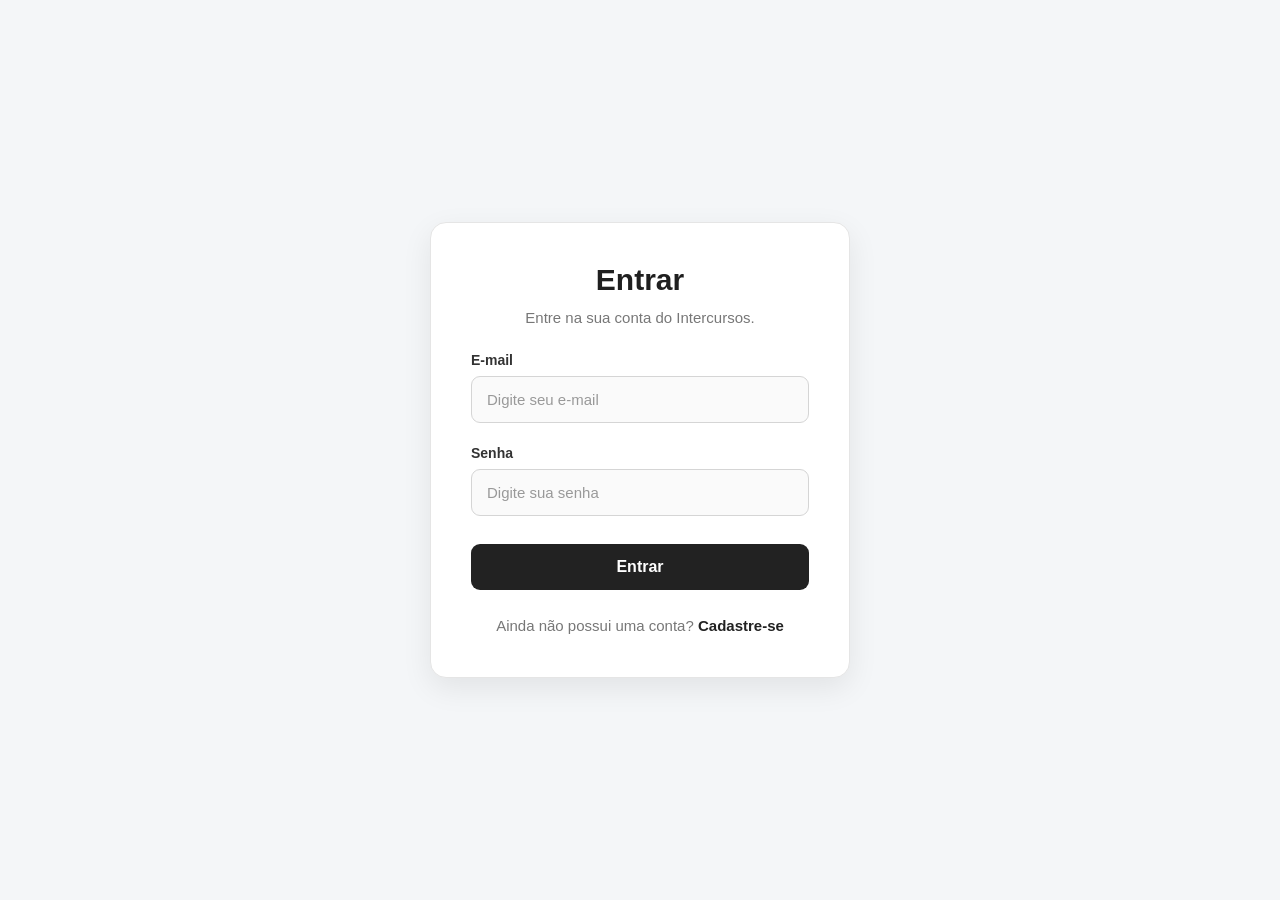
==== front-end/login.html @ edd0e5ac "cadastro e login intercurso" ====
<!DOCTYPE html>
<html lang="pt-BR">

<head>

    <meta charset="UTF-8">

    <meta name="viewport" content="width=device-width, initial-scale=1.0">

    <title>Login - Intercursos</title>

    <link rel="stylesheet" href="style.css">

</head>

<body>

    <main class="container">

        <section class="login">

            <h1>Entrar</h1>

            <p>
                Entre na sua conta do Intercursos.
            </p>


            <form id="formLogin">

                <div class="campo">

                    <label for="email">
                        E-mail
                    </label>

                    <input
                        type="email"
                        id="email"
                        name="email"
                        placeholder="Digite seu e-mail"
                        required
                    >

                </div>


                <div class="campo">

                    <label for="senha">
                        Senha
                    </label>

                    <input
                        type="password"
                        id="senha"
                        name="senha"
                        placeholder="Digite sua senha"
                        required
                    >

                </div>


                <button type="submit">
                    Entrar
                </button>

            </form>


            <p id="mensagem"></p>


            <p class="link">

                Ainda não possui uma conta?

                <a href="cadastro.html">
                    Cadastre-se
                </a>

            </p>

        </section>

    </main>


    <script src="login.js"></script>

</body>

</html>
---- front-end/style.css ----
/* =========================================
   CONFIGURAÇÕES GERAIS
========================================= */

* {
    margin: 0;
    padding: 0;
    box-sizing: border-box;
}

body {
    font-family: Arial, Helvetica, sans-serif;
    background: #f4f6f8;
    min-height: 100vh;

    display: flex;
    align-items: center;
    justify-content: center;

    color: #222;
}


/* =========================================
   CONTAINER PRINCIPAL
========================================= */

.container {
    width: 100%;
    max-width: 460px;
    padding: 20px;
}


/* =========================================
   CARD DE LOGIN E CADASTRO
========================================= */

.login,
.cadastro {
    background: #ffffff;

    padding: 40px;

    border-radius: 16px;

    box-shadow: 
        0 10px 30px rgba(0, 0, 0, 0.08);

    border: 1px solid #e5e5e5;
}


/* =========================================
   TÍTULOS
========================================= */

h1 {
    text-align: center;

    font-size: 30px;

    margin-bottom: 10px;

    color: #1f1f1f;
}


/* =========================================
   TEXTOS
========================================= */

.login > p,
.cadastro > p {
    text-align: center;

    color: #777;

    font-size: 15px;

    line-height: 1.5;
}


/* =========================================
   CAMPOS DO FORMULÁRIO
========================================= */

.campo {
    margin-top: 22px;
}

.campo label {
    display: block;

    margin-bottom: 8px;

    font-size: 14px;

    font-weight: bold;

    color: #333;
}


/* =========================================
   INPUTS
========================================= */

input {
    width: 100%;

    padding: 14px 15px;

    border: 1px solid #d5d5d5;

    border-radius: 9px;

    background: #fafafa;

    font-size: 15px;

    color: #222;

    transition: 0.2s;
}

input::placeholder {
    color: #999;
}

input:focus {
    outline: none;

    background: #ffffff;

    border-color: #222;

    box-shadow: 0 0 0 3px rgba(0, 0, 0, 0.06);
}


/* =========================================
   BOTÃO
========================================= */

button {
    width: 100%;

    margin-top: 28px;

    padding: 14px;

    border: none;

    border-radius: 9px;

    background: #222;

    color: #ffffff;

    font-size: 16px;

    font-weight: bold;

    cursor: pointer;

    transition: 0.2s;
}

button:hover {
    background: #000;

    transform: translateY(-1px);
}

button:active {
    transform: translateY(0);
}


/* =========================================
   MENSAGENS
========================================= */

#mensagem,
#mensagemCadastro {
    margin-top: 18px;

    text-align: center;

    font-size: 14px;
}


/* =========================================
   MENSAGEM DE SUCESSO
========================================= */

.sucesso {
    color: #16803c !important;

    font-weight: bold;
}


/* =========================================
   MENSAGEM DE ERRO
========================================= */

.erro {
    color: #d62828 !important;

    font-weight: bold;
}


/* =========================================
   LINK ENTRE LOGIN E CADASTRO
========================================= */

.link {
    margin-top: 25px;
}

.link a {
    color: #222;

    font-weight: bold;

    text-decoration: none;

    transition: 0.2s;
}

.link a:hover {
    text-decoration: underline;
}


/* =========================================
   RESPONSIVIDADE
========================================= */

@media (max-width: 500px) {

    .container {
        padding: 15px;
    }

    .login,
    .cadastro {
        padding: 30px 22px;
    }

    h1 {
        font-size: 26px;
    }
}
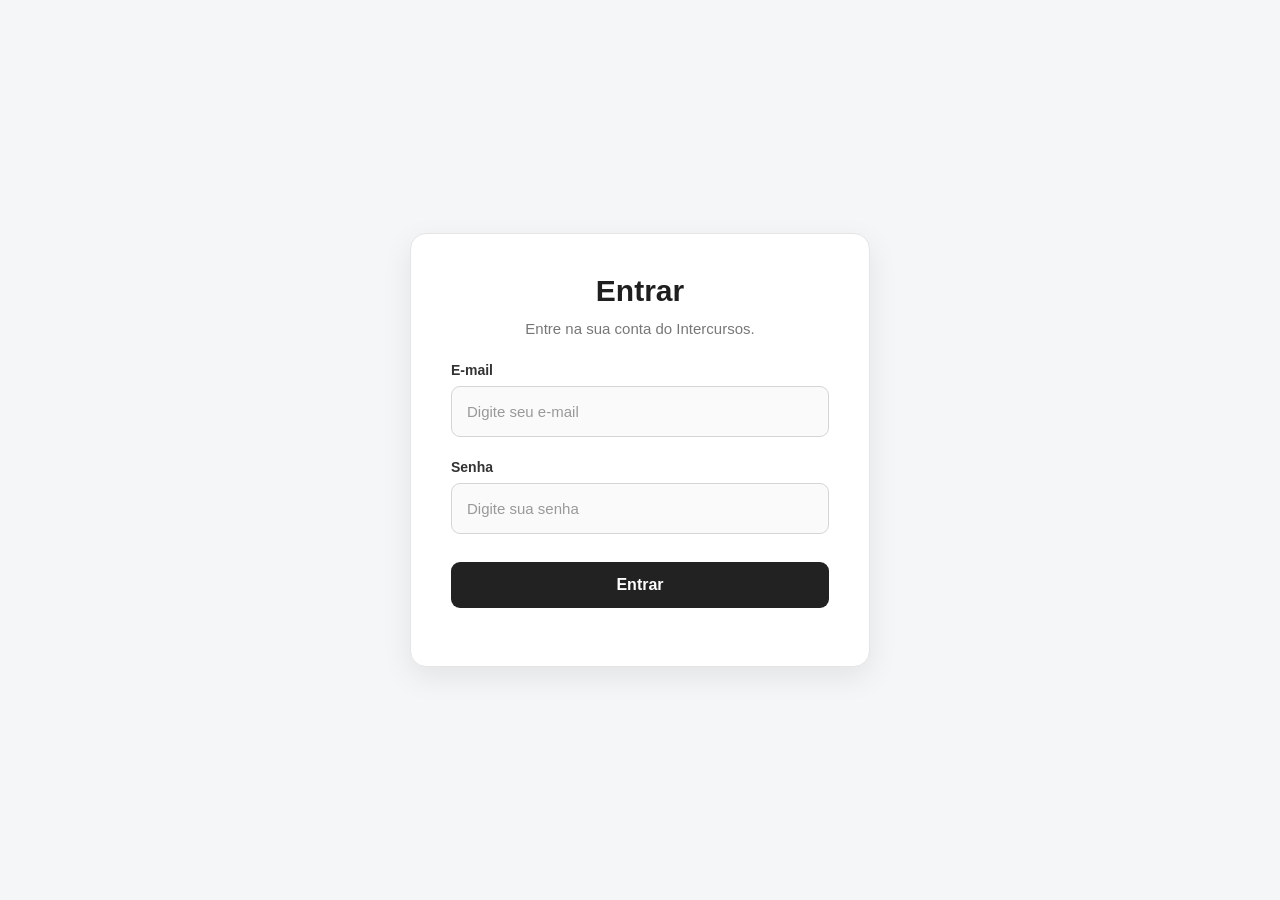
==== commit 55a21cdc: "adiciona fluxo de lançamento, pagamentos, perfil e refatora admin" ====
--- a/front-end/login.html
+++ b/front-end/login.html
@@ -71,17 +71,6 @@
 
             <p id="mensagem"></p>
 
-
-            <p class="link">
-
-                Ainda não possui uma conta?
-
-                <a href="cadastro.html">
-                    Cadastre-se
-                </a>
-
-            </p>
-
         </section>
 
     </main>
--- a/front-end/style.css
+++ b/front-end/style.css
@@ -8,16 +8,22 @@
     box-sizing: border-box;
 }
 
+html {
+    scroll-behavior: smooth;
+}
+
 body {
     font-family: Arial, Helvetica, sans-serif;
     background: #f4f6f8;
     min-height: 100vh;
+    padding: 20px;
 
     display: flex;
     align-items: center;
     justify-content: center;
 
     color: #222;
+    overflow-x: hidden;
 }
 
 
@@ -26,9 +32,8 @@
 ========================================= */
 
 .container {
-    width: 100%;
-    max-width: 460px;
-    padding: 20px;
+    width: min(100%, 460px);
+    padding: 0;
 }
 
 
@@ -40,7 +45,8 @@
 .cadastro {
     background: #ffffff;
 
-    padding: 40px;
+    width: 100%;
+    padding: clamp(24px, 5vw, 40px);
 
     border-radius: 16px;
 
@@ -58,7 +64,7 @@
 h1 {
     text-align: center;
 
-    font-size: 30px;
+    font-size: clamp(24px, 6vw, 30px);
 
     margin-bottom: 10px;
 
@@ -119,6 +125,7 @@
     background: #fafafa;
 
     font-size: 15px;
+    line-height: 1.4;
 
     color: #222;
 
@@ -242,18 +249,55 @@
    RESPONSIVIDADE
 ========================================= */
 
-@media (max-width: 500px) {
-
-    .container {
+@media (max-width: 768px) {
+    body {
         padding: 15px;
     }
 
     .login,
     .cadastro {
-        padding: 30px 22px;
-    }
-
-    h1 {
-        font-size: 26px;
+        padding: 28px 22px;
+    }
+}
+
+@media (max-width: 480px) {
+    body {
+        padding: 12px;
+        align-items: flex-start;
+    }
+
+    .container {
+        width: 100%;
+    }
+
+    .login,
+    .cadastro {
+        padding: 24px 18px;
+        border-radius: 12px;
+    }
+
+    .campo {
+        margin-top: 18px;
+    }
+
+    .link {
+        font-size: 14px;
+        line-height: 1.6;
+    }
+}
+
+@media (max-width: 360px) {
+    .login,
+    .cadastro {
+        padding: 20px 14px;
+    }
+
+    input,
+    button {
+        font-size: 14px;
+    }
+
+    .link {
+        text-align: center;
     }
 }
